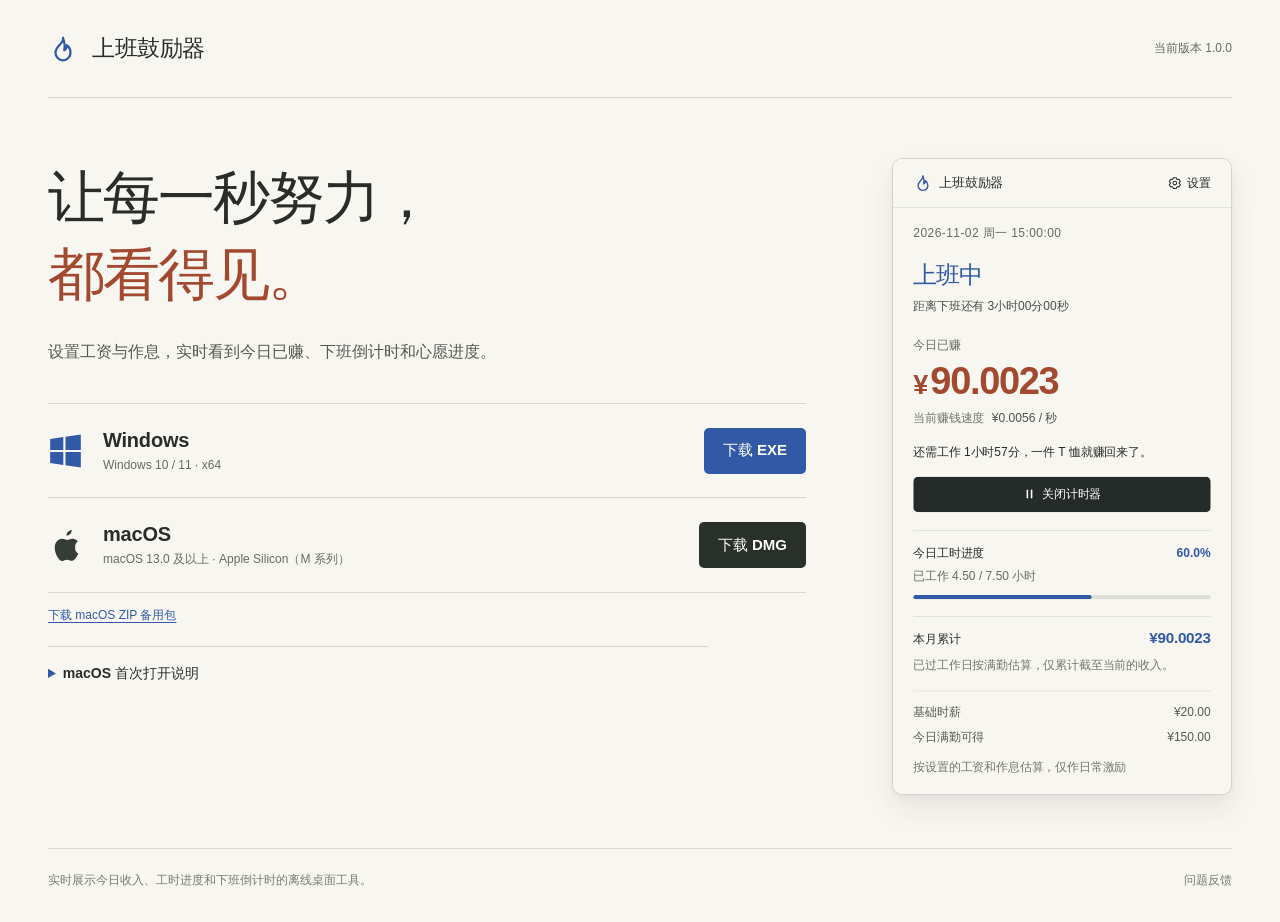
==== index.html @ 97f181fa "Publish download page with macOS 13 packages and install guide" ====
<!doctype html>
<html lang="zh-CN">
<head>
  <meta charset="UTF-8">
  <meta name="viewport" content="width=device-width,initial-scale=1">
  <meta name="description" content="下载上班鼓励器。Windows EXE 与 macOS DMG，离线查看今日已赚、下班倒计时和心愿进度。">
  <meta name="theme-color" content="#f8f6f1">
  <meta http-equiv="Content-Security-Policy" content="default-src 'self'; img-src 'self' data:; style-src 'self'; script-src 'self'; object-src 'none'; base-uri 'none'; form-action 'none'">
  <title>上班鼓励器 · Windows 与 macOS 下载</title>
  <link rel="icon" href="assets/flame.svg" type="image/svg+xml">
  <link rel="stylesheet" href="styles.css">
  <script src="page.js" defer></script>
</head>
<body>
  <a class="skip" href="#downloads">跳到下载</a>
  <div class="page">
    <header class="site-header">
      <a class="brand" href="#top" aria-label="上班鼓励器首页"><img src="assets/flame.svg" width="31" height="34" alt=""><span>上班鼓励器</span></a>
      <p class="version">当前版本 <span>1.0.0</span></p>
    </header>
    <main id="top">
      <section class="hero" aria-labelledby="page-title">
        <div class="hero-content">
          <h1 id="page-title">让每一秒努力，<br><span>都看得见。</span></h1>
          <p class="intro">设置工资与作息，实时看到今日已赚、下班倒计时和心愿进度。</p>
          <div class="downloads" id="downloads" aria-label="选择系统下载安装包">
            <div class="platform-row">
              <svg class="platform-icon windows" viewBox="0 0 32 32" aria-hidden="true"><path d="m2 5 12-1.7V15H2Zm14-2L30 1v14H16ZM2 17h12v11.7L2 27Zm14 0h14v14l-14-2Z"/></svg>
              <div class="platform-info"><h2>Windows</h2><p>Windows 10 / 11 · x64</p></div>
              <a class="download-button windows-button" id="download-windows" href="https://github.com/xiaohu65/shangban-encourager-downloads/releases/download/v1.0.0/Shangban-Encourager-1.0.0-win-x64-setup.exe"><span>下载 EXE</span></a>
            </div>
            <div class="platform-row">
              <svg class="platform-icon apple" viewBox="0 0 32 32" aria-hidden="true"><path d="M20.4 5.9c1.4-1.7 1.3-3.6 1.3-3.6s-2.1.1-3.6 1.8c-1.4 1.5-1.3 3.2-1.3 3.2s2 .2 3.6-1.4ZM24.8 17.3c0-3 2.4-4.5 2.5-4.6-1.5-2.2-3.9-2.5-4.8-2.5-2.1-.2-4.1 1.2-5.1 1.2-1.1 0-2.7-1.2-4.4-1.1-2.3 0-4.5 1.4-5.7 3.5-2.4 4.1-.6 10.3 1.7 13.6 1.1 1.6 2.4 3.3 4.1 3.2 1.7-.1 2.3-1.1 4.3-1.1s2.6 1.1 4.4 1c1.8 0 2.9-1.6 4-3.2 1.3-1.8 1.8-3.5 1.8-3.6-.1 0-2.8-1.1-2.8-4.4Z"/></svg>
              <div class="platform-info"><h2>macOS</h2><p>macOS 13.0 及以上 · Apple Silicon（M 系列）</p></div>
              <a class="download-button mac-button" id="download-mac" href="https://github.com/xiaohu65/shangban-encourager-downloads/releases/download/v1.0.0/Shangban-Encourager-1.0.0-macOS13-arm64-adhoc.dmg"><span>下载 DMG</span></a>
            </div>
          </div>
          <p class="mac-download-alternative"><a href="https://github.com/xiaohu65/shangban-encourager-downloads/releases/download/v1.0.0/Shangban-Encourager-1.0.0-macOS13-arm64-adhoc.zip">下载 macOS ZIP 备用包</a></p>
          <details class="mac-install" id="macos-install">
            <summary>macOS 首次打开说明</summary>
            <div class="mac-install-body">
              <p>兼容目标：macOS 13.0 及以上、Apple Silicon（M 系列）芯片的 Mac。尚未在 macOS 13、14、15.5 实机运行验证。</p>
              <ol>
                <li>下载并打开安装包，将「上班鼓励器」拖入「应用程序」文件夹。</li>
                <li>从「应用程序」中打开应用。如果提示无法验证开发者或 Apple 无法检查恶意软件，关闭提示。</li>
                <li>打开「系统设置」→「隐私与安全性」，向下找到「安全性」区域。</li>
                <li>找到关于「上班鼓励器」的拦截记录，点击「仍要打开」，按系统提示确认，再点击「打开」。</li>
                <li>系统会为这个应用保存例外，之后通常可以直接打开。</li>
              </ol>
              <p class="mac-install-note">此版本未完成 Developer ID 签名和 Apple 公证。请仅在确认下载来源可信、文件未被篡改后操作。</p>
              <p class="mac-install-note">如果没有「仍要打开」按钮，或仍提示「已损坏」，请保留错误截图并<a href="https://github.com/xiaohu65/shangban-encourager-downloads/issues/new" target="_blank" rel="noopener noreferrer">反馈</a>，同时注明 macOS 版本。这类问题需要进一步检查安装包，以上步骤不保证能解决。</p>
              <a class="mac-install-reference" href="https://support.apple.com/zh-cn/102445" target="_blank" rel="noopener noreferrer">Apple 官方说明</a>
            </div>
          </details>
        </div>
        <figure class="product-preview"><div class="preview-frame"><iframe data-demo-frame src="assets/demo/index.html" width="400" height="706" title="上班鼓励器动态演示" loading="eager" referrerpolicy="no-referrer" scrolling="no"></iframe></div></figure>
      </section>
    </main>
    <footer class="site-footer"><p>实时展示今日收入、工时进度和下班倒计时的离线桌面工具。</p><a class="release-link" href="https://github.com/xiaohu65/shangban-encourager-downloads/issues/new" target="_blank" rel="noopener noreferrer" aria-label="问题反馈，在 GitHub 创建 Issue">问题反馈</a></footer>
  </div>
</body>
</html>
---- styles.css ----
:root{font-family:-apple-system,BlinkMacSystemFont,"PingFang SC","Hiragino Sans GB","Microsoft YaHei",sans-serif;font-synthesis:none;color:#292c29;background:#f8f6f1;text-rendering:optimizeLegibility;-webkit-font-smoothing:antialiased;--blue:#3159a5;--rust:#a24930;--line:#d6d6ce;--muted:#74766f}*{box-sizing:border-box}body{margin:0}a{color:inherit;text-decoration:none}a:focus-visible{outline:3px solid #8ba5d5;outline-offset:5px}svg{display:block;flex-shrink:0}h1,h2,h3,p,figure{margin:0}.page{max-width:1296px;margin:0 auto;padding:0 48px}.site-header{height:98px;display:flex;align-items:center;justify-content:space-between;gap:20px;border-bottom:1px solid var(--line)}.brand{display:inline-flex;align-items:center;gap:14px;font-size:23px;font-weight:650;letter-spacing:-.5px}.brand img{width:30px;height:34px}.release-link{color:var(--blue);font-size:14px;font-weight:500;display:inline-flex;gap:7px;align-items:center;white-space:nowrap}.release-link svg{width:18px;height:18px;fill:none;stroke:currentColor;stroke-width:1.6;stroke-linecap:round;stroke-linejoin:round}.release-link:hover{text-decoration:underline;text-underline-offset:4px}.hero{display:grid;grid-template-columns:minmax(0,1fr) 340px;align-items:start;gap:86px;padding:60px 0 53px}.hero-content{padding-top:1px}h1{font-size:57px;line-height:1.35;letter-spacing:-2px;font-weight:650}h1 span{color:var(--rust)}.intro{margin-top:24px;max-width:590px;font-size:16px;line-height:1.9;color:#555a53}.downloads{margin-top:36px}.platform-row{display:flex;align-items:center;gap:20px;padding:22px 0;border-top:1px solid var(--line)}.platform-row:last-child{border-bottom:1px solid var(--line)}.platform-icon{width:35px;height:38px}.windows{fill:var(--blue)}.apple{fill:#363d36}.platform-info{flex:1;min-width:0}.platform-info h2{font-size:20px;font-weight:600;line-height:1.4;letter-spacing:-.2px}.platform-info p{font-size:12px;line-height:1.6;color:#676c63;margin-top:2px;white-space:nowrap}.download-button{display:inline-flex;align-items:center;justify-content:center;gap:9px;min-height:46px;padding:12px 19px;border-radius:5px;font-size:15px;font-weight:550;white-space:nowrap;color:#fffefa;transition:background .15s,transform .15s}.download-button:hover{transform:translateY(-1px)}.download-button:active{transform:translateY(0)}.download-button svg{width:19px;height:21px;fill:none;stroke:currentColor;stroke-width:1.7;stroke-linecap:round;stroke-linejoin:round}.windows-button{background:var(--blue)}.windows-button:hover{background:#244785}.mac-button{background:#292f2a}.mac-button:hover{background:#414840}.download-button[aria-disabled=true]{pointer-events:none;opacity:.5}.version{font-size:12px;color:#666c62;line-height:1.8;margin-top:14px}.version span{font-variant-numeric:tabular-nums}.verification{font-size:12px;line-height:1.9;color:var(--muted);margin-top:9px;max-width:600px}.product-preview{width:100%;text-align:center}.preview-frame{overflow:hidden;border:1px solid #d4d4cb;border-radius:10px;box-shadow:0 14px 28px #292c2914,0 3px 7px #292c290a;background:#f8f6f1}.preview-frame img{display:block;width:100%;height:auto;max-width:100%}.product-preview figcaption{font-size:12px;line-height:1.7;color:#777c71;margin-top:15px;white-space:nowrap}.getting-started{border-top:1px solid var(--line);padding:30px 0 33px}.getting-started>h2{font-size:25px;line-height:1.4;letter-spacing:-.6px;font-weight:650}.steps{list-style:none;display:grid;grid-template-columns:repeat(3,minmax(0,1fr));gap:30px;padding:0;margin:25px 0 0}.steps li{border-left:1px solid var(--line);padding-left:30px}.steps li:first-child{border-left:0;padding-left:0}.step-heading{display:flex;align-items:baseline;gap:13px}.step-heading>span{color:var(--blue);font-weight:600;font-size:23px;font-variant-numeric:tabular-nums}.step-heading h3{font-size:17px;font-weight:600;letter-spacing:-.2px}.steps p{font-size:12px;line-height:1.9;color:#666d61;margin-top:8px;max-width:320px}.site-footer{display:flex;align-items:center;justify-content:space-between;gap:30px;border-top:1px solid var(--line);padding:20px 0 30px}.site-footer p{font-size:12px;line-height:1.9;color:#777c71}.site-footer .release-link{font-size:12px}.skip{position:absolute;left:16px;top:-100px;padding:12px;background:#fffefa;color:var(--blue);z-index:5}.skip:focus{top:10px}@media(min-width:1450px){.page{max-width:1370px}.hero{grid-template-columns:minmax(0,1fr) 370px;gap:100px}h1{font-size:62px}}@media(max-width:1050px){.page{padding:0 32px}.hero{grid-template-columns:minmax(0,1fr) 300px;gap:45px}h1{font-size:43px;letter-spacing:-1.4px}.intro{font-size:14px}.platform-row{gap:13px}.platform-icon{width:29px;height:34px}.platform-info h2{font-size:18px}.platform-info p{font-size:12px}.download-button{padding:11px 13px;font-size:13px;gap:6px;min-height:42px}.downloads{margin-top:28px}.product-preview figcaption{font-size:12px}.steps{gap:20px}.steps li{padding-left:20px}.step-heading{gap:9px}.step-heading h3{font-size:15px}.getting-started>h2{font-size:23px}}@media(max-width:760px){.page{padding:0 24px;max-width:610px}.site-header{height:78px}.brand{font-size:19px;gap:9px}.brand img{width:25px;height:29px}.release-link{font-size:12px;gap:4px}.release-link svg{width:15px;height:15px}.hero{display:flex;flex-direction:column;gap:35px;padding:37px 0 36px}h1{font-size:43px;line-height:1.32;letter-spacing:-1.4px}.intro{margin-top:19px;font-size:14px;line-height:1.9}.downloads{margin-top:28px}.platform-row{padding:20px 0;gap:13px}.platform-icon{width:30px;height:36px}.platform-info h2{font-size:19px}.platform-info p{font-size:12px}.download-button{min-height:43px;font-size:13px;padding:11px 14px}.verification{font-size:12px;line-height:1.8}.product-preview{max-width:310px;margin:0 auto}.product-preview figcaption{font-size:12px}.getting-started{padding:26px 0 30px}.getting-started>h2{font-size:23px}.steps{display:block;margin-top:24px}.steps li,.steps li:first-child{border-left:0;padding:0;margin-top:23px}.steps p{max-width:none;font-size:12px;margin-top:4px}.step-heading h3{font-size:17px}.site-footer{display:block;padding:20px 0 25px}.site-footer p{font-size:12px}.site-footer .release-link{margin-top:10px}}@media(max-width:370px){.page{padding:0 18px}.brand{font-size:17px}.site-header .release-link{font-size:12px}h1{font-size:36px}.platform-row{gap:11px}.platform-info h2{font-size:17px}.platform-info p{font-size:12px}.platform-icon{width:26px}.download-button{padding:10px 11px;font-size:12px;gap:5px}.download-button svg{width:15px}}@media(prefers-reduced-motion:reduce){*{scroll-behavior:auto!important;transition:none!important}}
.preview-frame{position:relative;width:100%;aspect-ratio:400/706}.preview-frame iframe{position:absolute;left:0;top:0;display:block;width:400px;height:706px;border:0;transform-origin:0 0}
.site-footer{display:flex;flex-wrap:wrap;align-items:center}.site-footer .release-link{margin-top:0}

/* Full-height page shell and a consistent minimum readable type size. */
html,body{min-height:100%}body{min-height:100vh;min-height:100dvh}.page{width:100%;min-height:100vh;min-height:100dvh;display:flex;flex-direction:column}.site-header,.site-footer{flex-shrink:0}.page>main{flex:1;display:flex;flex-direction:column}.hero{flex:1}.site-header .version{margin:0;font-size:12px}.site-footer{color:#777c71}.site-footer p,.site-footer .release-link{font-size:12px;color:inherit}.platform-info p{white-space:normal;overflow-wrap:anywhere}
.mac-download-alternative{margin-top:12px;font-size:12px;line-height:1.8}.mac-download-alternative a,.mac-install-body a{color:var(--blue);text-decoration:underline;text-underline-offset:3px}.mac-install{max-width:660px;margin-top:20px;border-top:1px solid var(--line)}.mac-install summary{padding:15px 0;font-size:14px;font-weight:550;line-height:1.7;cursor:pointer}.mac-install summary::marker{color:var(--blue)}.mac-install summary:focus-visible{outline:3px solid #8ba5d5;outline-offset:4px}.mac-install-body{padding:0 0 16px;font-size:13px;line-height:1.9;color:#555a53}.mac-install-body ol{padding-left:22px;margin:12px 0 16px}.mac-install-body li+li{margin-top:8px}.mac-install-note{font-size:12px;line-height:1.9;margin-top:12px}.mac-install-reference{display:inline-block;margin-top:12px;font-size:12px}
.site-footer p{flex:1;min-width:0}.site-footer .release-link{flex-shrink:0}
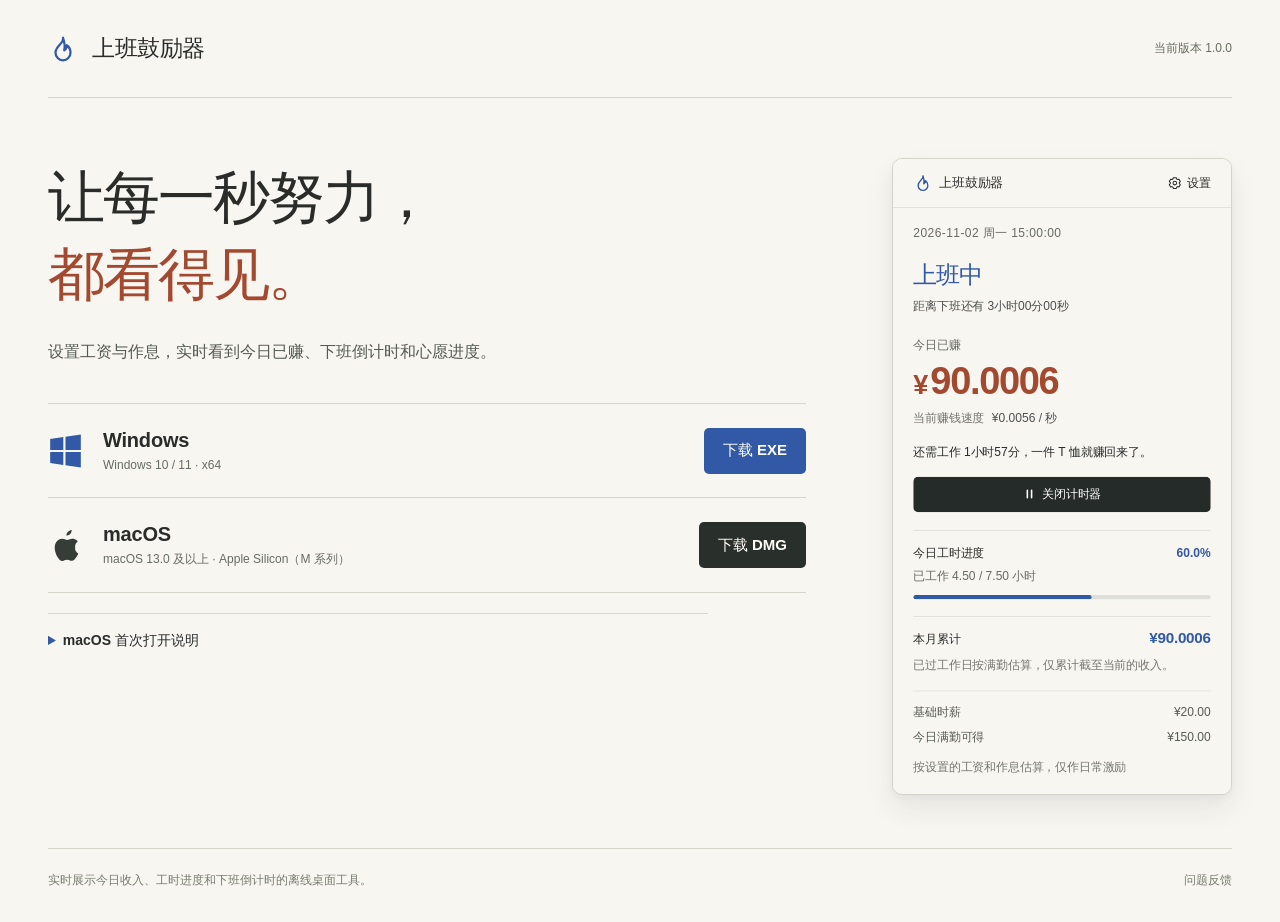
==== commit ef8b4974: "Keep the macOS download focused on the DMG installer" ====
--- a/index.html
+++ b/index.html
@@ -35,7 +35,6 @@
               <a class="download-button mac-button" id="download-mac" href="https://github.com/xiaohu65/shangban-encourager-downloads/releases/download/v1.0.0/Shangban-Encourager-1.0.0-macOS13-arm64-adhoc.dmg"><span>下载 DMG</span></a>
             </div>
           </div>
-          <p class="mac-download-alternative"><a href="https://github.com/xiaohu65/shangban-encourager-downloads/releases/download/v1.0.0/Shangban-Encourager-1.0.0-macOS13-arm64-adhoc.zip">下载 macOS ZIP 备用包</a></p>
           <details class="mac-install" id="macos-install">
             <summary>macOS 首次打开说明</summary>
             <div class="mac-install-body">
--- a/styles.css
+++ b/styles.css
@@ -4,5 +4,5 @@
 
 /* Full-height page shell and a consistent minimum readable type size. */
 html,body{min-height:100%}body{min-height:100vh;min-height:100dvh}.page{width:100%;min-height:100vh;min-height:100dvh;display:flex;flex-direction:column}.site-header,.site-footer{flex-shrink:0}.page>main{flex:1;display:flex;flex-direction:column}.hero{flex:1}.site-header .version{margin:0;font-size:12px}.site-footer{color:#777c71}.site-footer p,.site-footer .release-link{font-size:12px;color:inherit}.platform-info p{white-space:normal;overflow-wrap:anywhere}
-.mac-download-alternative{margin-top:12px;font-size:12px;line-height:1.8}.mac-download-alternative a,.mac-install-body a{color:var(--blue);text-decoration:underline;text-underline-offset:3px}.mac-install{max-width:660px;margin-top:20px;border-top:1px solid var(--line)}.mac-install summary{padding:15px 0;font-size:14px;font-weight:550;line-height:1.7;cursor:pointer}.mac-install summary::marker{color:var(--blue)}.mac-install summary:focus-visible{outline:3px solid #8ba5d5;outline-offset:4px}.mac-install-body{padding:0 0 16px;font-size:13px;line-height:1.9;color:#555a53}.mac-install-body ol{padding-left:22px;margin:12px 0 16px}.mac-install-body li+li{margin-top:8px}.mac-install-note{font-size:12px;line-height:1.9;margin-top:12px}.mac-install-reference{display:inline-block;margin-top:12px;font-size:12px}
+.mac-install-body a{color:var(--blue);text-decoration:underline;text-underline-offset:3px}.mac-install{max-width:660px;margin-top:20px;border-top:1px solid var(--line)}.mac-install summary{padding:15px 0;font-size:14px;font-weight:550;line-height:1.7;cursor:pointer}.mac-install summary::marker{color:var(--blue)}.mac-install summary:focus-visible{outline:3px solid #8ba5d5;outline-offset:4px}.mac-install-body{padding:0 0 16px;font-size:13px;line-height:1.9;color:#555a53}.mac-install-body ol{padding-left:22px;margin:12px 0 16px}.mac-install-body li+li{margin-top:8px}.mac-install-note{font-size:12px;line-height:1.9;margin-top:12px}.mac-install-reference{display:inline-block;margin-top:12px;font-size:12px}
 .site-footer p{flex:1;min-width:0}.site-footer .release-link{flex-shrink:0}
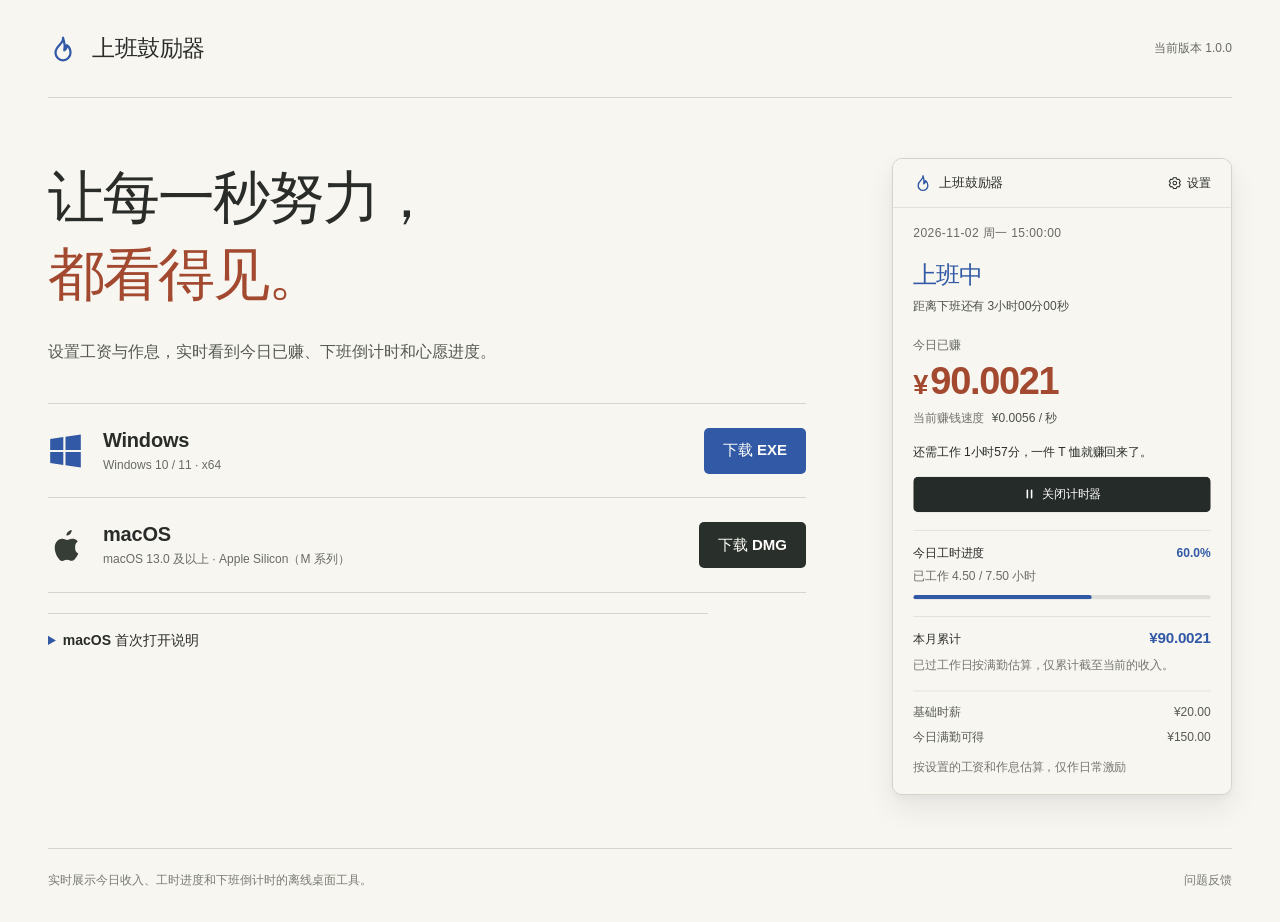
==== commit 18b7302f: "Shorten the macOS first-open instructions as requested" ====
--- a/index.html
+++ b/index.html
@@ -38,17 +38,12 @@
           <details class="mac-install" id="macos-install">
             <summary>macOS 首次打开说明</summary>
             <div class="mac-install-body">
-              <p>兼容目标：macOS 13.0 及以上、Apple Silicon（M 系列）芯片的 Mac。尚未在 macOS 13、14、15.5 实机运行验证。</p>
               <ol>
-                <li>下载并打开安装包，将「上班鼓励器」拖入「应用程序」文件夹。</li>
-                <li>从「应用程序」中打开应用。如果提示无法验证开发者或 Apple 无法检查恶意软件，关闭提示。</li>
+                <li>如果提示无法验证开发者或 Apple 无法检查恶意软件，关闭提示。</li>
                 <li>打开「系统设置」→「隐私与安全性」，向下找到「安全性」区域。</li>
                 <li>找到关于「上班鼓励器」的拦截记录，点击「仍要打开」，按系统提示确认，再点击「打开」。</li>
                 <li>系统会为这个应用保存例外，之后通常可以直接打开。</li>
               </ol>
-              <p class="mac-install-note">此版本未完成 Developer ID 签名和 Apple 公证。请仅在确认下载来源可信、文件未被篡改后操作。</p>
-              <p class="mac-install-note">如果没有「仍要打开」按钮，或仍提示「已损坏」，请保留错误截图并<a href="https://github.com/xiaohu65/shangban-encourager-downloads/issues/new" target="_blank" rel="noopener noreferrer">反馈</a>，同时注明 macOS 版本。这类问题需要进一步检查安装包，以上步骤不保证能解决。</p>
-              <a class="mac-install-reference" href="https://support.apple.com/zh-cn/102445" target="_blank" rel="noopener noreferrer">Apple 官方说明</a>
             </div>
           </details>
         </div>
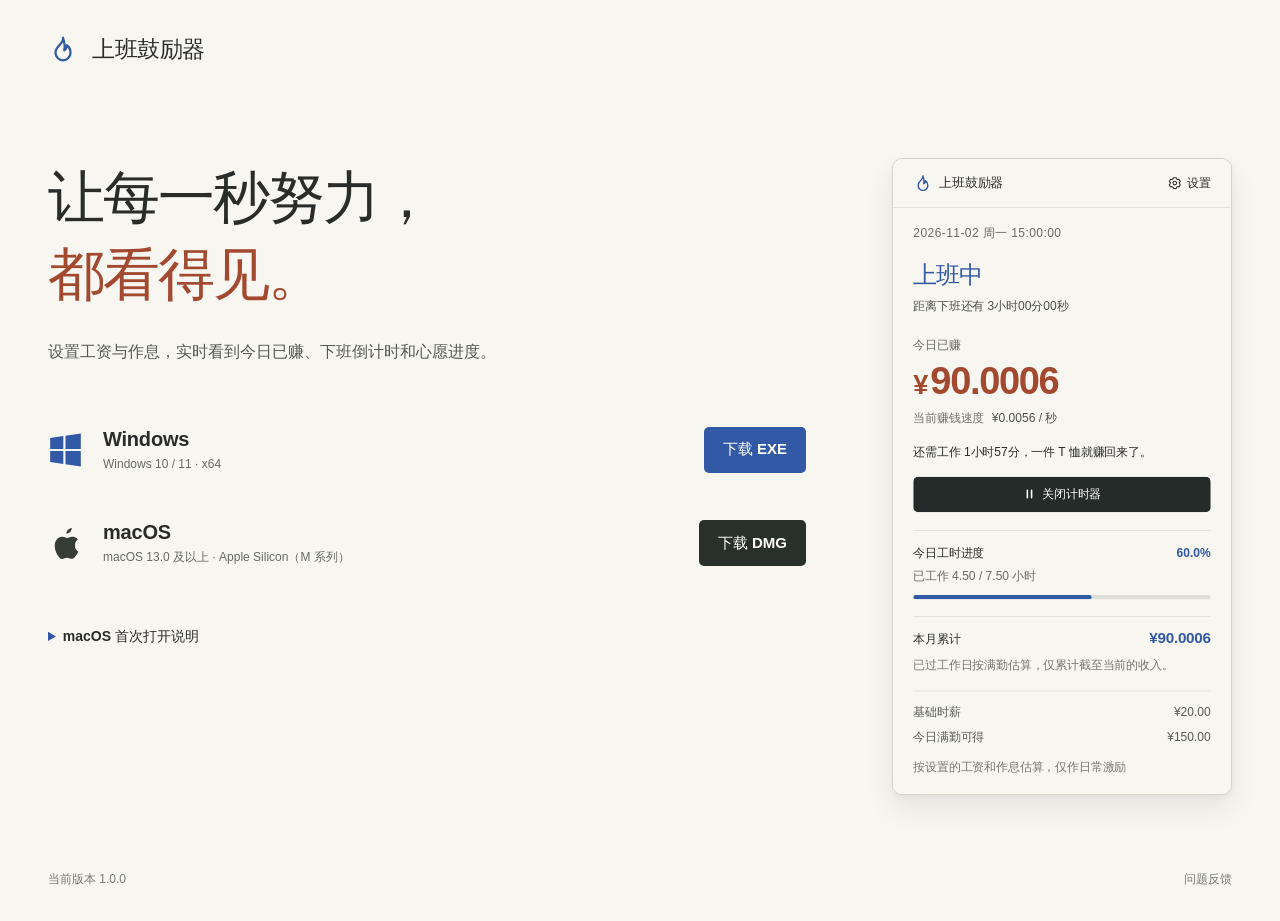
==== commit 5d6b49cb: "Move version to footer and remove page dividers" ====
--- a/index.html
+++ b/index.html
@@ -16,7 +16,6 @@
   <div class="page">
     <header class="site-header">
       <a class="brand" href="#top" aria-label="上班鼓励器首页"><img src="assets/flame.svg" width="31" height="34" alt=""><span>上班鼓励器</span></a>
-      <p class="version">当前版本 <span>1.0.0</span></p>
     </header>
     <main id="top">
       <section class="hero" aria-labelledby="page-title">
@@ -50,7 +49,7 @@
         <figure class="product-preview"><div class="preview-frame"><iframe data-demo-frame src="assets/demo/index.html" width="400" height="706" title="上班鼓励器动态演示" loading="eager" referrerpolicy="no-referrer" scrolling="no"></iframe></div></figure>
       </section>
     </main>
-    <footer class="site-footer"><p>实时展示今日收入、工时进度和下班倒计时的离线桌面工具。</p><a class="release-link" href="https://github.com/xiaohu65/shangban-encourager-downloads/issues/new" target="_blank" rel="noopener noreferrer" aria-label="问题反馈，在 GitHub 创建 Issue">问题反馈</a></footer>
+    <footer class="site-footer"><p class="version">当前版本 <span>1.0.0</span></p><a class="release-link" href="https://github.com/xiaohu65/shangban-encourager-downloads/issues/new" target="_blank" rel="noopener noreferrer" aria-label="问题反馈，在 GitHub 创建 Issue">问题反馈</a></footer>
   </div>
 </body>
 </html>
--- a/styles.css
+++ b/styles.css
@@ -1,8 +1,8 @@
-:root{font-family:-apple-system,BlinkMacSystemFont,"PingFang SC","Hiragino Sans GB","Microsoft YaHei",sans-serif;font-synthesis:none;color:#292c29;background:#f8f6f1;text-rendering:optimizeLegibility;-webkit-font-smoothing:antialiased;--blue:#3159a5;--rust:#a24930;--line:#d6d6ce;--muted:#74766f}*{box-sizing:border-box}body{margin:0}a{color:inherit;text-decoration:none}a:focus-visible{outline:3px solid #8ba5d5;outline-offset:5px}svg{display:block;flex-shrink:0}h1,h2,h3,p,figure{margin:0}.page{max-width:1296px;margin:0 auto;padding:0 48px}.site-header{height:98px;display:flex;align-items:center;justify-content:space-between;gap:20px;border-bottom:1px solid var(--line)}.brand{display:inline-flex;align-items:center;gap:14px;font-size:23px;font-weight:650;letter-spacing:-.5px}.brand img{width:30px;height:34px}.release-link{color:var(--blue);font-size:14px;font-weight:500;display:inline-flex;gap:7px;align-items:center;white-space:nowrap}.release-link svg{width:18px;height:18px;fill:none;stroke:currentColor;stroke-width:1.6;stroke-linecap:round;stroke-linejoin:round}.release-link:hover{text-decoration:underline;text-underline-offset:4px}.hero{display:grid;grid-template-columns:minmax(0,1fr) 340px;align-items:start;gap:86px;padding:60px 0 53px}.hero-content{padding-top:1px}h1{font-size:57px;line-height:1.35;letter-spacing:-2px;font-weight:650}h1 span{color:var(--rust)}.intro{margin-top:24px;max-width:590px;font-size:16px;line-height:1.9;color:#555a53}.downloads{margin-top:36px}.platform-row{display:flex;align-items:center;gap:20px;padding:22px 0;border-top:1px solid var(--line)}.platform-row:last-child{border-bottom:1px solid var(--line)}.platform-icon{width:35px;height:38px}.windows{fill:var(--blue)}.apple{fill:#363d36}.platform-info{flex:1;min-width:0}.platform-info h2{font-size:20px;font-weight:600;line-height:1.4;letter-spacing:-.2px}.platform-info p{font-size:12px;line-height:1.6;color:#676c63;margin-top:2px;white-space:nowrap}.download-button{display:inline-flex;align-items:center;justify-content:center;gap:9px;min-height:46px;padding:12px 19px;border-radius:5px;font-size:15px;font-weight:550;white-space:nowrap;color:#fffefa;transition:background .15s,transform .15s}.download-button:hover{transform:translateY(-1px)}.download-button:active{transform:translateY(0)}.download-button svg{width:19px;height:21px;fill:none;stroke:currentColor;stroke-width:1.7;stroke-linecap:round;stroke-linejoin:round}.windows-button{background:var(--blue)}.windows-button:hover{background:#244785}.mac-button{background:#292f2a}.mac-button:hover{background:#414840}.download-button[aria-disabled=true]{pointer-events:none;opacity:.5}.version{font-size:12px;color:#666c62;line-height:1.8;margin-top:14px}.version span{font-variant-numeric:tabular-nums}.verification{font-size:12px;line-height:1.9;color:var(--muted);margin-top:9px;max-width:600px}.product-preview{width:100%;text-align:center}.preview-frame{overflow:hidden;border:1px solid #d4d4cb;border-radius:10px;box-shadow:0 14px 28px #292c2914,0 3px 7px #292c290a;background:#f8f6f1}.preview-frame img{display:block;width:100%;height:auto;max-width:100%}.product-preview figcaption{font-size:12px;line-height:1.7;color:#777c71;margin-top:15px;white-space:nowrap}.getting-started{border-top:1px solid var(--line);padding:30px 0 33px}.getting-started>h2{font-size:25px;line-height:1.4;letter-spacing:-.6px;font-weight:650}.steps{list-style:none;display:grid;grid-template-columns:repeat(3,minmax(0,1fr));gap:30px;padding:0;margin:25px 0 0}.steps li{border-left:1px solid var(--line);padding-left:30px}.steps li:first-child{border-left:0;padding-left:0}.step-heading{display:flex;align-items:baseline;gap:13px}.step-heading>span{color:var(--blue);font-weight:600;font-size:23px;font-variant-numeric:tabular-nums}.step-heading h3{font-size:17px;font-weight:600;letter-spacing:-.2px}.steps p{font-size:12px;line-height:1.9;color:#666d61;margin-top:8px;max-width:320px}.site-footer{display:flex;align-items:center;justify-content:space-between;gap:30px;border-top:1px solid var(--line);padding:20px 0 30px}.site-footer p{font-size:12px;line-height:1.9;color:#777c71}.site-footer .release-link{font-size:12px}.skip{position:absolute;left:16px;top:-100px;padding:12px;background:#fffefa;color:var(--blue);z-index:5}.skip:focus{top:10px}@media(min-width:1450px){.page{max-width:1370px}.hero{grid-template-columns:minmax(0,1fr) 370px;gap:100px}h1{font-size:62px}}@media(max-width:1050px){.page{padding:0 32px}.hero{grid-template-columns:minmax(0,1fr) 300px;gap:45px}h1{font-size:43px;letter-spacing:-1.4px}.intro{font-size:14px}.platform-row{gap:13px}.platform-icon{width:29px;height:34px}.platform-info h2{font-size:18px}.platform-info p{font-size:12px}.download-button{padding:11px 13px;font-size:13px;gap:6px;min-height:42px}.downloads{margin-top:28px}.product-preview figcaption{font-size:12px}.steps{gap:20px}.steps li{padding-left:20px}.step-heading{gap:9px}.step-heading h3{font-size:15px}.getting-started>h2{font-size:23px}}@media(max-width:760px){.page{padding:0 24px;max-width:610px}.site-header{height:78px}.brand{font-size:19px;gap:9px}.brand img{width:25px;height:29px}.release-link{font-size:12px;gap:4px}.release-link svg{width:15px;height:15px}.hero{display:flex;flex-direction:column;gap:35px;padding:37px 0 36px}h1{font-size:43px;line-height:1.32;letter-spacing:-1.4px}.intro{margin-top:19px;font-size:14px;line-height:1.9}.downloads{margin-top:28px}.platform-row{padding:20px 0;gap:13px}.platform-icon{width:30px;height:36px}.platform-info h2{font-size:19px}.platform-info p{font-size:12px}.download-button{min-height:43px;font-size:13px;padding:11px 14px}.verification{font-size:12px;line-height:1.8}.product-preview{max-width:310px;margin:0 auto}.product-preview figcaption{font-size:12px}.getting-started{padding:26px 0 30px}.getting-started>h2{font-size:23px}.steps{display:block;margin-top:24px}.steps li,.steps li:first-child{border-left:0;padding:0;margin-top:23px}.steps p{max-width:none;font-size:12px;margin-top:4px}.step-heading h3{font-size:17px}.site-footer{display:block;padding:20px 0 25px}.site-footer p{font-size:12px}.site-footer .release-link{margin-top:10px}}@media(max-width:370px){.page{padding:0 18px}.brand{font-size:17px}.site-header .release-link{font-size:12px}h1{font-size:36px}.platform-row{gap:11px}.platform-info h2{font-size:17px}.platform-info p{font-size:12px}.platform-icon{width:26px}.download-button{padding:10px 11px;font-size:12px;gap:5px}.download-button svg{width:15px}}@media(prefers-reduced-motion:reduce){*{scroll-behavior:auto!important;transition:none!important}}
+:root{font-family:-apple-system,BlinkMacSystemFont,"PingFang SC","Hiragino Sans GB","Microsoft YaHei",sans-serif;font-synthesis:none;color:#292c29;background:#f8f6f1;text-rendering:optimizeLegibility;-webkit-font-smoothing:antialiased;--blue:#3159a5;--rust:#a24930;--line:#d6d6ce;--muted:#74766f}*{box-sizing:border-box}body{margin:0}a{color:inherit;text-decoration:none}a:focus-visible{outline:3px solid #8ba5d5;outline-offset:5px}svg{display:block;flex-shrink:0}h1,h2,h3,p,figure{margin:0}.page{max-width:1296px;margin:0 auto;padding:0 48px}.site-header{height:98px;display:flex;align-items:center;justify-content:space-between;gap:20px}.brand{display:inline-flex;align-items:center;gap:14px;font-size:23px;font-weight:650;letter-spacing:-.5px}.brand img{width:30px;height:34px}.release-link{color:var(--blue);font-size:14px;font-weight:500;display:inline-flex;gap:7px;align-items:center;white-space:nowrap}.release-link svg{width:18px;height:18px;fill:none;stroke:currentColor;stroke-width:1.6;stroke-linecap:round;stroke-linejoin:round}.release-link:hover{text-decoration:underline;text-underline-offset:4px}.hero{display:grid;grid-template-columns:minmax(0,1fr) 340px;align-items:start;gap:86px;padding:60px 0 53px}.hero-content{padding-top:1px}h1{font-size:57px;line-height:1.35;letter-spacing:-2px;font-weight:650}h1 span{color:var(--rust)}.intro{margin-top:24px;max-width:590px;font-size:16px;line-height:1.9;color:#555a53}.downloads{margin-top:36px}.platform-row{display:flex;align-items:center;gap:20px;padding:22px 0}.platform-icon{width:35px;height:38px}.windows{fill:var(--blue)}.apple{fill:#363d36}.platform-info{flex:1;min-width:0}.platform-info h2{font-size:20px;font-weight:600;line-height:1.4;letter-spacing:-.2px}.platform-info p{font-size:12px;line-height:1.6;color:#676c63;margin-top:2px;white-space:nowrap}.download-button{display:inline-flex;align-items:center;justify-content:center;gap:9px;min-height:46px;padding:12px 19px;border-radius:5px;font-size:15px;font-weight:550;white-space:nowrap;color:#fffefa;transition:background .15s,transform .15s}.download-button:hover{transform:translateY(-1px)}.download-button:active{transform:translateY(0)}.download-button svg{width:19px;height:21px;fill:none;stroke:currentColor;stroke-width:1.7;stroke-linecap:round;stroke-linejoin:round}.windows-button{background:var(--blue)}.windows-button:hover{background:#244785}.mac-button{background:#292f2a}.mac-button:hover{background:#414840}.download-button[aria-disabled=true]{pointer-events:none;opacity:.5}.version{font-size:12px;color:#666c62;line-height:1.8;margin-top:14px}.version span{font-variant-numeric:tabular-nums}.verification{font-size:12px;line-height:1.9;color:var(--muted);margin-top:9px;max-width:600px}.product-preview{width:100%;text-align:center}.preview-frame{overflow:hidden;border:1px solid #d4d4cb;border-radius:10px;box-shadow:0 14px 28px #292c2914,0 3px 7px #292c290a;background:#f8f6f1}.preview-frame img{display:block;width:100%;height:auto;max-width:100%}.product-preview figcaption{font-size:12px;line-height:1.7;color:#777c71;margin-top:15px;white-space:nowrap}.getting-started{border-top:1px solid var(--line);padding:30px 0 33px}.getting-started>h2{font-size:25px;line-height:1.4;letter-spacing:-.6px;font-weight:650}.steps{list-style:none;display:grid;grid-template-columns:repeat(3,minmax(0,1fr));gap:30px;padding:0;margin:25px 0 0}.steps li{border-left:1px solid var(--line);padding-left:30px}.steps li:first-child{border-left:0;padding-left:0}.step-heading{display:flex;align-items:baseline;gap:13px}.step-heading>span{color:var(--blue);font-weight:600;font-size:23px;font-variant-numeric:tabular-nums}.step-heading h3{font-size:17px;font-weight:600;letter-spacing:-.2px}.steps p{font-size:12px;line-height:1.9;color:#666d61;margin-top:8px;max-width:320px}.site-footer{display:flex;align-items:center;justify-content:space-between;gap:30px;padding:20px 0 30px}.site-footer p{font-size:12px;line-height:1.9;color:#777c71}.site-footer .release-link{font-size:12px}.skip{position:absolute;left:16px;top:-100px;padding:12px;background:#fffefa;color:var(--blue);z-index:5}.skip:focus{top:10px}@media(min-width:1450px){.page{max-width:1370px}.hero{grid-template-columns:minmax(0,1fr) 370px;gap:100px}h1{font-size:62px}}@media(max-width:1050px){.page{padding:0 32px}.hero{grid-template-columns:minmax(0,1fr) 300px;gap:45px}h1{font-size:43px;letter-spacing:-1.4px}.intro{font-size:14px}.platform-row{gap:13px}.platform-icon{width:29px;height:34px}.platform-info h2{font-size:18px}.platform-info p{font-size:12px}.download-button{padding:11px 13px;font-size:13px;gap:6px;min-height:42px}.downloads{margin-top:28px}.product-preview figcaption{font-size:12px}.steps{gap:20px}.steps li{padding-left:20px}.step-heading{gap:9px}.step-heading h3{font-size:15px}.getting-started>h2{font-size:23px}}@media(max-width:760px){.page{padding:0 24px;max-width:610px}.site-header{height:78px}.brand{font-size:19px;gap:9px}.brand img{width:25px;height:29px}.release-link{font-size:12px;gap:4px}.release-link svg{width:15px;height:15px}.hero{display:flex;flex-direction:column;gap:35px;padding:37px 0 36px}h1{font-size:43px;line-height:1.32;letter-spacing:-1.4px}.intro{margin-top:19px;font-size:14px;line-height:1.9}.downloads{margin-top:28px}.platform-row{padding:20px 0;gap:13px}.platform-icon{width:30px;height:36px}.platform-info h2{font-size:19px}.platform-info p{font-size:12px}.download-button{min-height:43px;font-size:13px;padding:11px 14px}.verification{font-size:12px;line-height:1.8}.product-preview{max-width:310px;margin:0 auto}.product-preview figcaption{font-size:12px}.getting-started{padding:26px 0 30px}.getting-started>h2{font-size:23px}.steps{display:block;margin-top:24px}.steps li,.steps li:first-child{border-left:0;padding:0;margin-top:23px}.steps p{max-width:none;font-size:12px;margin-top:4px}.step-heading h3{font-size:17px}.site-footer{display:block;padding:20px 0 25px}.site-footer p{font-size:12px}.site-footer .release-link{margin-top:10px}}@media(max-width:370px){.page{padding:0 18px}.brand{font-size:17px}.site-header .release-link{font-size:12px}h1{font-size:36px}.platform-row{gap:11px}.platform-info h2{font-size:17px}.platform-info p{font-size:12px}.platform-icon{width:26px}.download-button{padding:10px 11px;font-size:12px;gap:5px}.download-button svg{width:15px}}@media(prefers-reduced-motion:reduce){*{scroll-behavior:auto!important;transition:none!important}}
 .preview-frame{position:relative;width:100%;aspect-ratio:400/706}.preview-frame iframe{position:absolute;left:0;top:0;display:block;width:400px;height:706px;border:0;transform-origin:0 0}
 .site-footer{display:flex;flex-wrap:wrap;align-items:center}.site-footer .release-link{margin-top:0}
 
 /* Full-height page shell and a consistent minimum readable type size. */
-html,body{min-height:100%}body{min-height:100vh;min-height:100dvh}.page{width:100%;min-height:100vh;min-height:100dvh;display:flex;flex-direction:column}.site-header,.site-footer{flex-shrink:0}.page>main{flex:1;display:flex;flex-direction:column}.hero{flex:1}.site-header .version{margin:0;font-size:12px}.site-footer{color:#777c71}.site-footer p,.site-footer .release-link{font-size:12px;color:inherit}.platform-info p{white-space:normal;overflow-wrap:anywhere}
-.mac-install-body a{color:var(--blue);text-decoration:underline;text-underline-offset:3px}.mac-install{max-width:660px;margin-top:20px;border-top:1px solid var(--line)}.mac-install summary{padding:15px 0;font-size:14px;font-weight:550;line-height:1.7;cursor:pointer}.mac-install summary::marker{color:var(--blue)}.mac-install summary:focus-visible{outline:3px solid #8ba5d5;outline-offset:4px}.mac-install-body{padding:0 0 16px;font-size:13px;line-height:1.9;color:#555a53}.mac-install-body ol{padding-left:22px;margin:12px 0 16px}.mac-install-body li+li{margin-top:8px}.mac-install-note{font-size:12px;line-height:1.9;margin-top:12px}.mac-install-reference{display:inline-block;margin-top:12px;font-size:12px}
+html,body{min-height:100%}body{min-height:100vh;min-height:100dvh}.page{width:100%;min-height:100vh;min-height:100dvh;display:flex;flex-direction:column}.site-header,.site-footer{flex-shrink:0}.page>main{flex:1;display:flex;flex-direction:column}.hero{flex:1}.site-footer .version{margin:0;font-size:12px}.site-footer{color:#777c71}.site-footer p,.site-footer .release-link{font-size:12px;color:inherit}.platform-info p{white-space:normal;overflow-wrap:anywhere}
+.mac-install-body a{color:var(--blue);text-decoration:underline;text-underline-offset:3px}.mac-install{max-width:660px;margin-top:20px}.mac-install summary{padding:15px 0;font-size:14px;font-weight:550;line-height:1.7;cursor:pointer}.mac-install summary::marker{color:var(--blue)}.mac-install summary:focus-visible{outline:3px solid #8ba5d5;outline-offset:4px}.mac-install-body{padding:0 0 16px;font-size:13px;line-height:1.9;color:#555a53}.mac-install-body ol{padding-left:22px;margin:12px 0 16px}.mac-install-body li+li{margin-top:8px}.mac-install-note{font-size:12px;line-height:1.9;margin-top:12px}.mac-install-reference{display:inline-block;margin-top:12px;font-size:12px}
 .site-footer p{flex:1;min-width:0}.site-footer .release-link{flex-shrink:0}
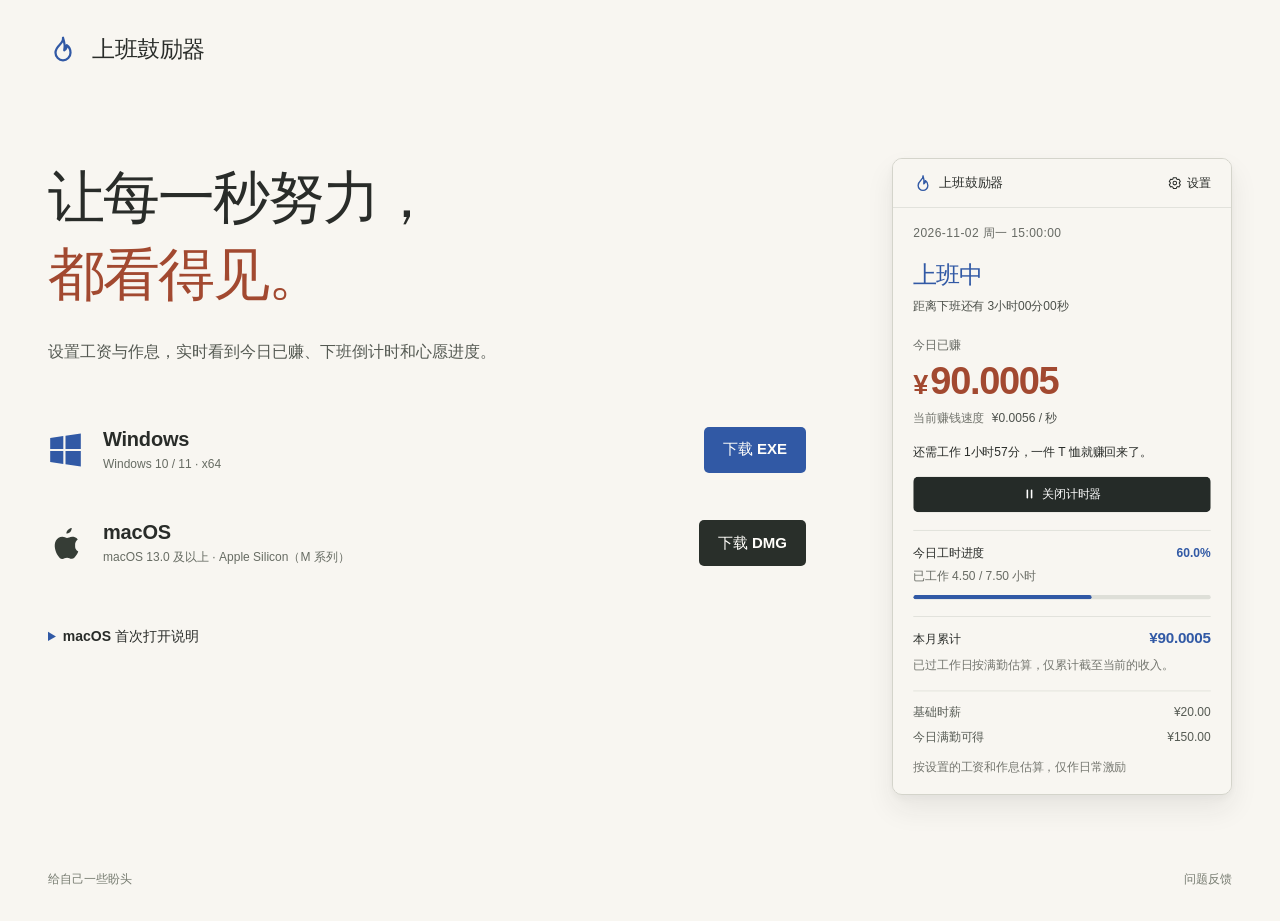
==== commit f50c874e: "Update the footer message" ====
--- a/index.html
+++ b/index.html
@@ -49,7 +49,7 @@
         <figure class="product-preview"><div class="preview-frame"><iframe data-demo-frame src="assets/demo/index.html" width="400" height="706" title="上班鼓励器动态演示" loading="eager" referrerpolicy="no-referrer" scrolling="no"></iframe></div></figure>
       </section>
     </main>
-    <footer class="site-footer"><p class="version">当前版本 <span>1.0.0</span></p><a class="release-link" href="https://github.com/xiaohu65/shangban-encourager-downloads/issues/new" target="_blank" rel="noopener noreferrer" aria-label="问题反馈，在 GitHub 创建 Issue">问题反馈</a></footer>
+    <footer class="site-footer"><p class="version">给自己一些盼头</p><a class="release-link" href="https://github.com/xiaohu65/shangban-encourager-downloads/issues/new" target="_blank" rel="noopener noreferrer" aria-label="问题反馈，在 GitHub 创建 Issue">问题反馈</a></footer>
   </div>
 </body>
 </html>
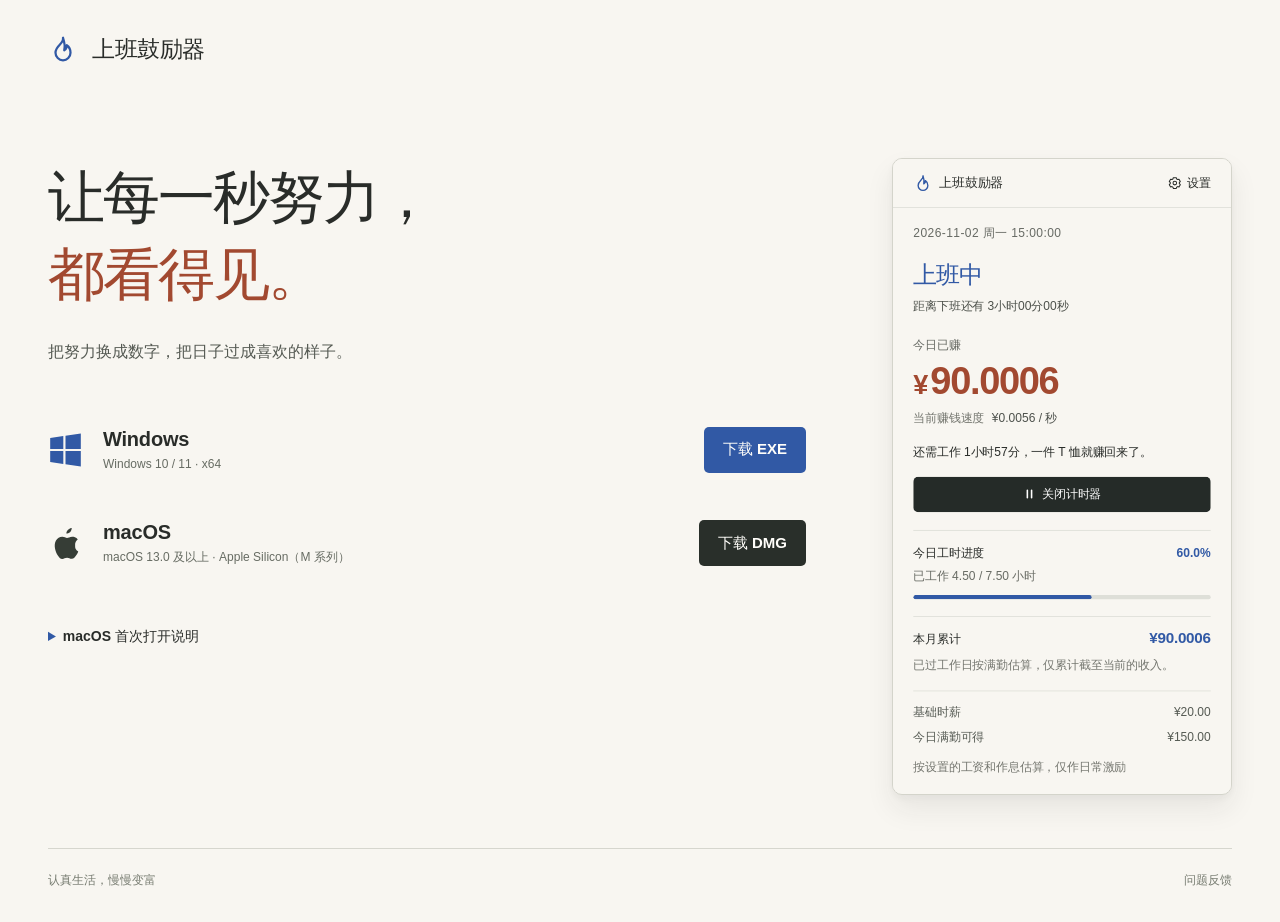
==== commit 6709c9c5: "Update intro and footer copy" ====
--- a/index.html
+++ b/index.html
@@ -21,7 +21,7 @@
       <section class="hero" aria-labelledby="page-title">
         <div class="hero-content">
           <h1 id="page-title">让每一秒努力，<br><span>都看得见。</span></h1>
-          <p class="intro">设置工资与作息，实时看到今日已赚、下班倒计时和心愿进度。</p>
+          <p class="intro">把努力换成数字，把日子过成喜欢的样子。</p>
           <div class="downloads" id="downloads" aria-label="选择系统下载安装包">
             <div class="platform-row">
               <svg class="platform-icon windows" viewBox="0 0 32 32" aria-hidden="true"><path d="m2 5 12-1.7V15H2Zm14-2L30 1v14H16ZM2 17h12v11.7L2 27Zm14 0h14v14l-14-2Z"/></svg>
@@ -49,7 +49,7 @@
         <figure class="product-preview"><div class="preview-frame"><iframe data-demo-frame src="assets/demo/index.html" width="400" height="706" title="上班鼓励器动态演示" loading="eager" referrerpolicy="no-referrer" scrolling="no"></iframe></div></figure>
       </section>
     </main>
-    <footer class="site-footer"><p class="version">给自己一些盼头</p><a class="release-link" href="https://github.com/xiaohu65/shangban-encourager-downloads/issues/new" target="_blank" rel="noopener noreferrer" aria-label="问题反馈，在 GitHub 创建 Issue">问题反馈</a></footer>
+    <footer class="site-footer"><p class="version">认真生活，慢慢变富</p><a class="release-link" href="https://github.com/xiaohu65/shangban-encourager-downloads/issues/new" target="_blank" rel="noopener noreferrer" aria-label="问题反馈，在 GitHub 创建 Issue">问题反馈</a></footer>
   </div>
 </body>
 </html>
--- a/styles.css
+++ b/styles.css
@@ -6,3 +6,4 @@
 html,body{min-height:100%}body{min-height:100vh;min-height:100dvh}.page{width:100%;min-height:100vh;min-height:100dvh;display:flex;flex-direction:column}.site-header,.site-footer{flex-shrink:0}.page>main{flex:1;display:flex;flex-direction:column}.hero{flex:1}.site-footer .version{margin:0;font-size:12px}.site-footer{color:#777c71}.site-footer p,.site-footer .release-link{font-size:12px;color:inherit}.platform-info p{white-space:normal;overflow-wrap:anywhere}
 .mac-install-body a{color:var(--blue);text-decoration:underline;text-underline-offset:3px}.mac-install{max-width:660px;margin-top:20px}.mac-install summary{padding:15px 0;font-size:14px;font-weight:550;line-height:1.7;cursor:pointer}.mac-install summary::marker{color:var(--blue)}.mac-install summary:focus-visible{outline:3px solid #8ba5d5;outline-offset:4px}.mac-install-body{padding:0 0 16px;font-size:13px;line-height:1.9;color:#555a53}.mac-install-body ol{padding-left:22px;margin:12px 0 16px}.mac-install-body li+li{margin-top:8px}.mac-install-note{font-size:12px;line-height:1.9;margin-top:12px}.mac-install-reference{display:inline-block;margin-top:12px;font-size:12px}
 .site-footer p{flex:1;min-width:0}.site-footer .release-link{flex-shrink:0}
+.site-footer{border-top:1px solid var(--line)}
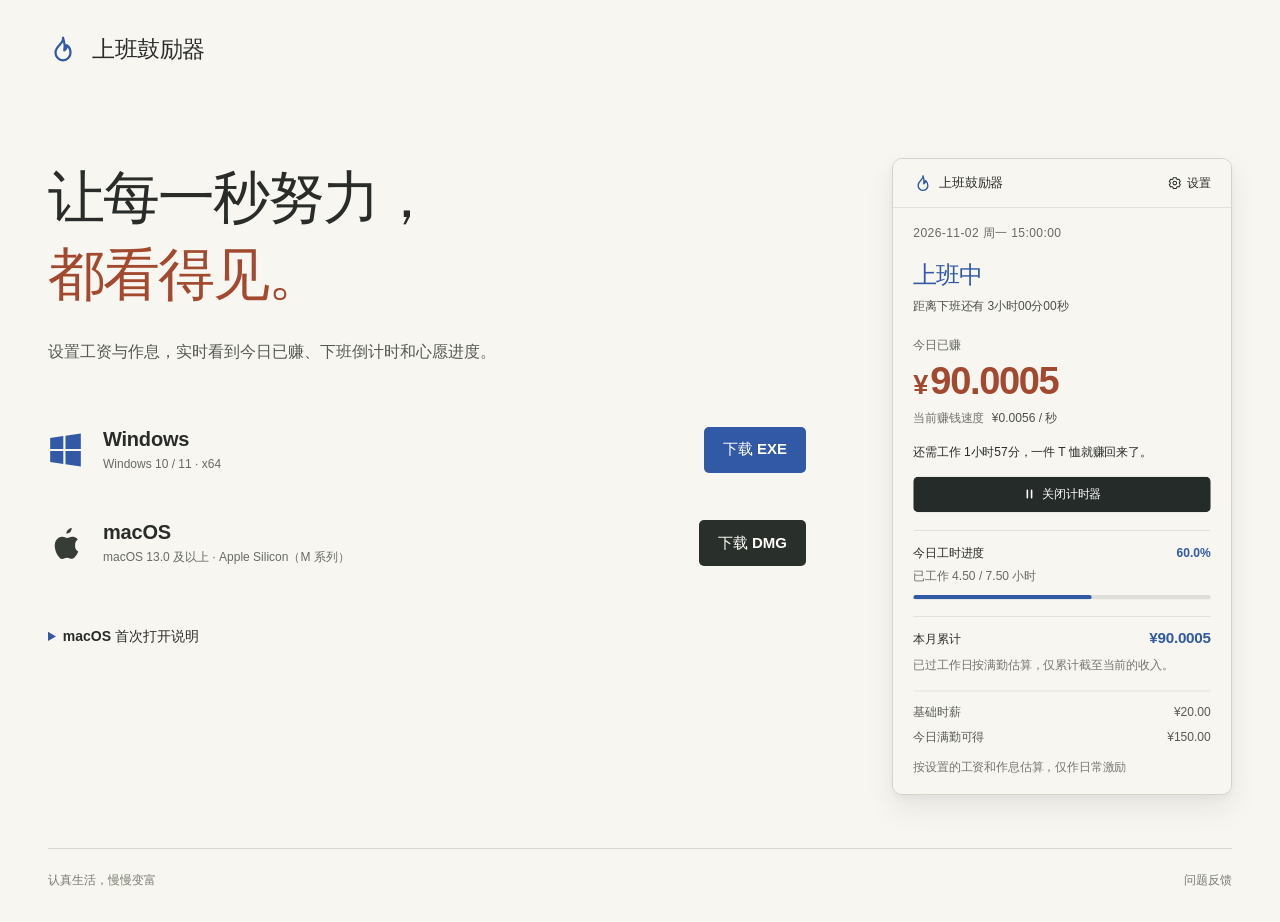
==== commit 9bc53e5d: "Restore the functional introduction" ====
--- a/index.html
+++ b/index.html
@@ -21,7 +21,7 @@
       <section class="hero" aria-labelledby="page-title">
         <div class="hero-content">
           <h1 id="page-title">让每一秒努力，<br><span>都看得见。</span></h1>
-          <p class="intro">把努力换成数字，把日子过成喜欢的样子。</p>
+          <p class="intro">设置工资与作息，实时看到今日已赚、下班倒计时和心愿进度。</p>
           <div class="downloads" id="downloads" aria-label="选择系统下载安装包">
             <div class="platform-row">
               <svg class="platform-icon windows" viewBox="0 0 32 32" aria-hidden="true"><path d="m2 5 12-1.7V15H2Zm14-2L30 1v14H16ZM2 17h12v11.7L2 27Zm14 0h14v14l-14-2Z"/></svg>
